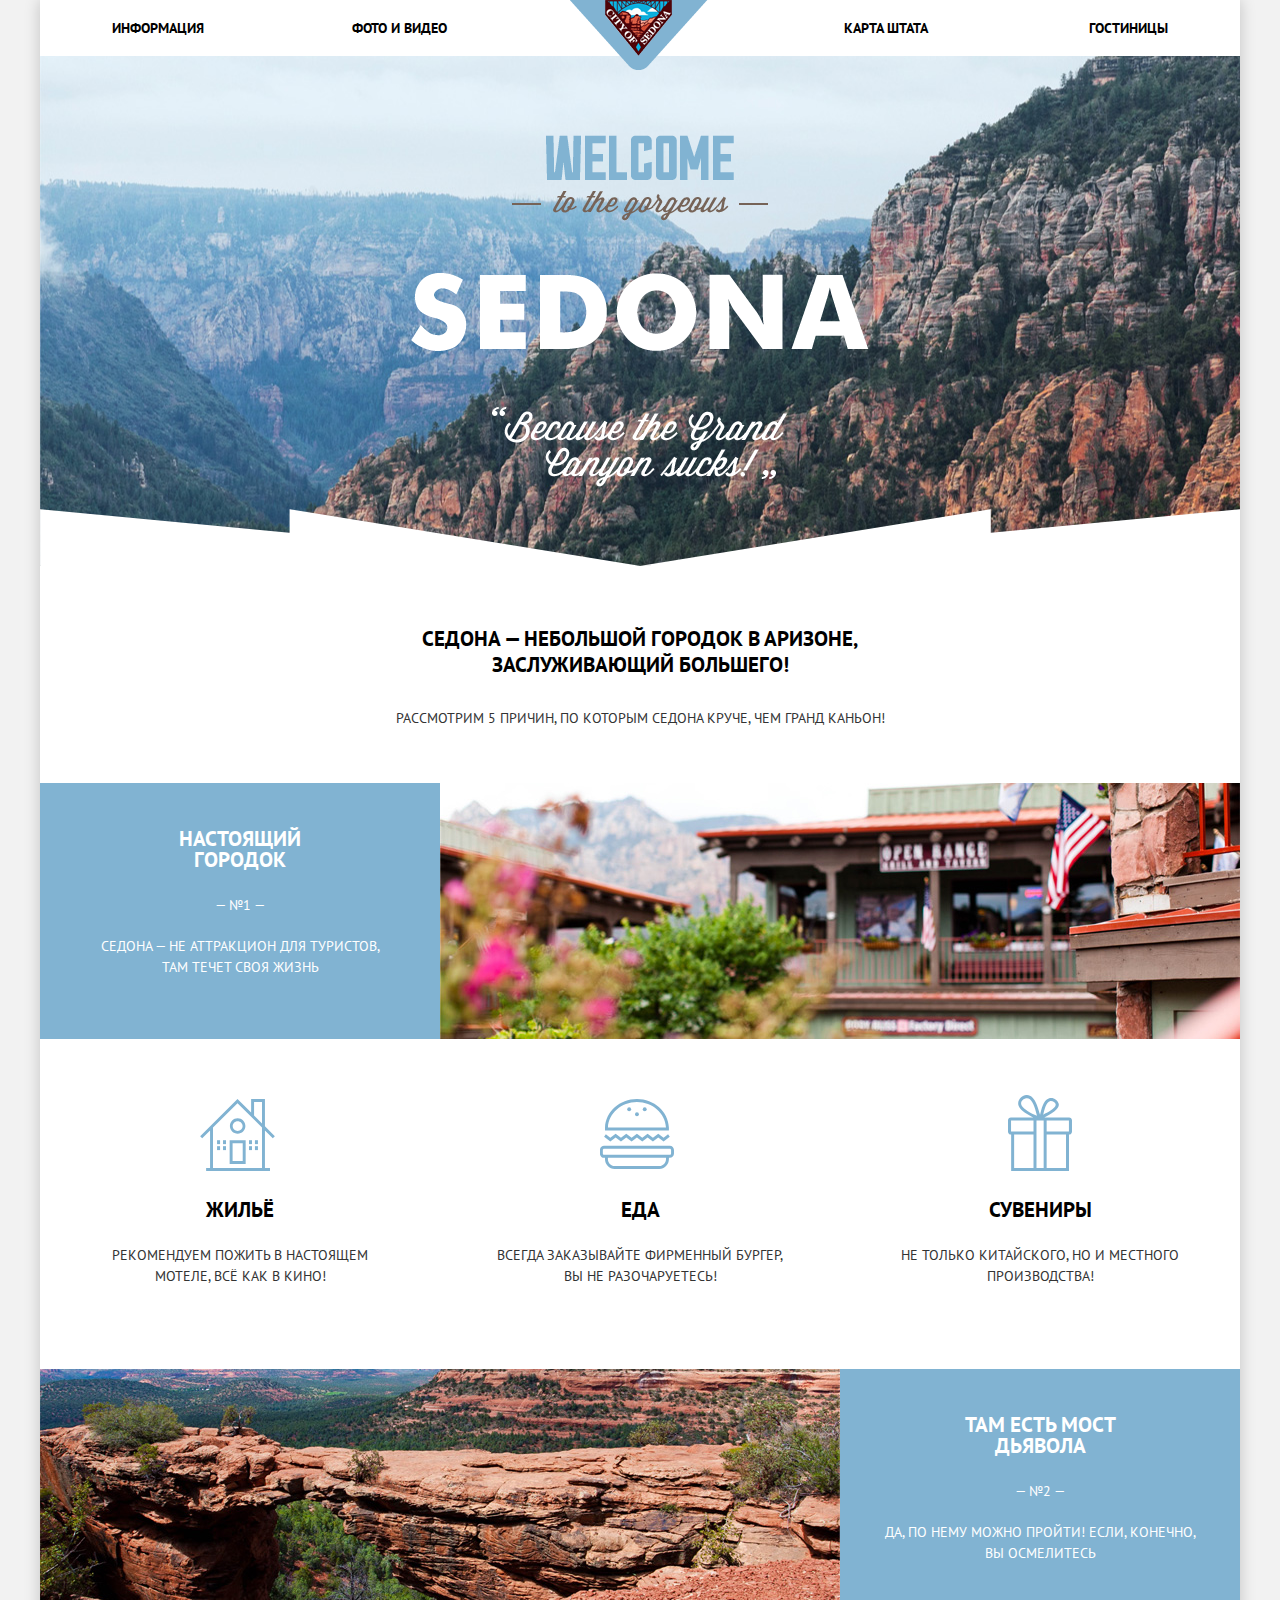
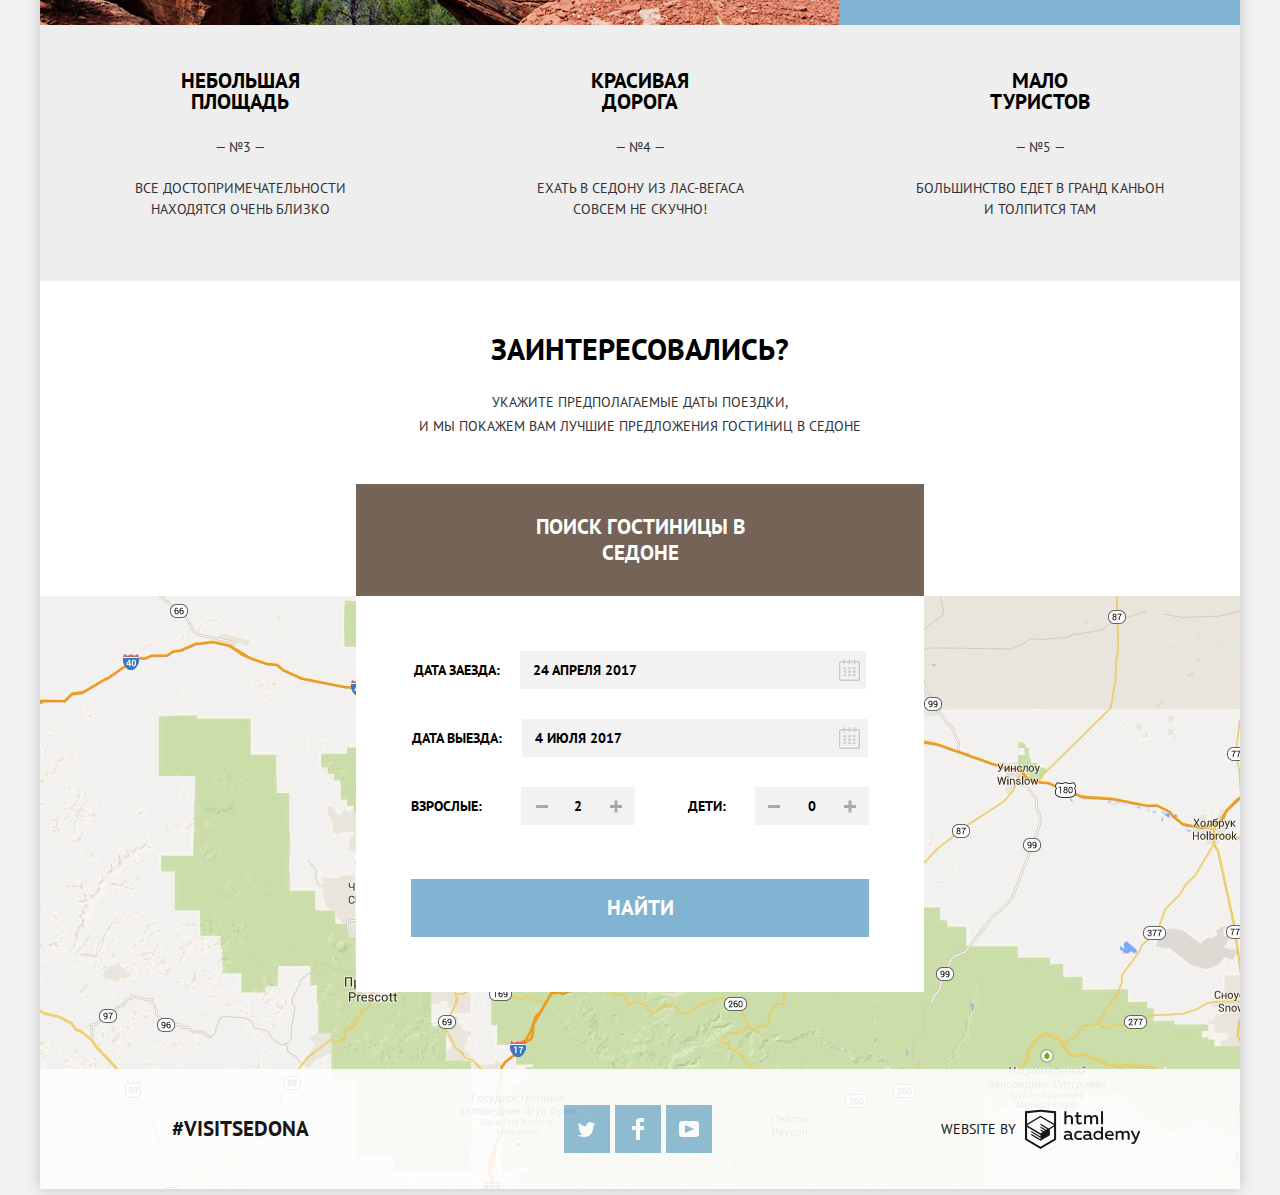
==== index.html @ 4f0571fc "подключила карту" ====
<!DOCTYPE html>
<html lang="ru">
  <head>
    <meta charset="utf-8">
    <title>HTML Academy: Седона</title>
    <link href="https://fonts.googleapis.com/css?family=PT+Sans:400,700&amp;subset=latin,cyrillic" rel="stylesheet" type="text/css">
    <link rel="stylesheet" type="text/css" href="css/style.css">
    <link href="css/normalize.css" rel="stylesheet">
  </head>
  <body>
  	<div class="wrap">
  		<header class="main-header">
  			<nav class="main-nav">
  				<ul class="nav-list">
  					<li class="nav-item"><a href="#">Информация</a></li>
  					<li class="nav-item"><a href="#">Фото и видео</a></li>
  					<li class="nav-item"><a href="#">Карта штата</a></li>
  					<li class="nav-item"><a href="catalog.html">Гостиницы</a></li>
  				</ul>
  				<div class="main-logo">
  					<img src="img/logo-header.png" width="138" height="70" alt="Логотип">
  				</div>
  			</nav>
  		</header>

  		<main class="page">
  			<section class="welcome-part">
  				<h1 class="visually-hidden">Sedona сервис по поиску жилья в городе</h1>
  				<img class="welcome-title" src="img/welcome-text.png" width="458" height="352" alt="Welcome to the gorgeous Sedona">
  			</section>
  			<section class="description-part">
  				<div class="description-text">
  					<h2 class="visually-hidden">5 преимуществ Седоны</h2>
  					<b class="highlight">Седона — небольшой городок в Аризоне,<br>заслуживающий большего!</b>
  					<p>Рассмотрим 5 причин, по которым Седона круче, чем гранд каньон!</p>
  				</div>
  			</section>
  			<section class="advantage first">
  				<div class="advantage-text">
  					<h3 class="advantage-title">Настоящий городок</h3>
  					 <span class="advantage-number">— №1 —</span>
  					<p class="advantage-description">Седона — не аттракцион для туристов, там течет своя жизнь</p>
  				</div>
  				<div class="advantage-picture">
  					<img src="img/advantage-first.jpg" width="800" height="401" alt="Фото города">
  				</div>
  			</section>
  			<div class="advantage-more">
          <ul class="advantage-list">
    				<li class="advantage-text">
    					<h3 class="advantage-title home">Жильё</h3>
    					<p class="advantage-description">Рекомендуем пожить в настоящем мотеле, всё как в кино!</p>
    				</li>
    				<li class="advantage-text">
    					<h3 class="advantage-title food">Еда</h3>
    					<p class="advantage-description">Всегда заказывайте фирменный бургер, вы не разочаруетесь!</p>
    				</li>
    				<li class="advantage-text">
    					<h3 class="advantage-title souv">Сувениры</h3>
    					<p class="advantage-description">Не только китайского, но и местного производства!</p>
    				</li>
          </ul>
  			</div>
  			<section class="advantage second">
  				<div class="advantage-text">
  					<h3 class="advantage-title">Там есть Мост дьявола</h3>
  					 <span class="advantage-number">— №2 —</span>
  					<p class="advantage-description">Да, по нему можно пройти! Если, конечно, вы осмелитесь</p>
  				</div>
  				<div class="advantage-picture">
  					<img src="img/advantage-second.jpg" width="800" height="400" alt="Мост дьявола">
  				</div>
  			</section>
  			<section class="advantage third-fifth">
  				<div class="advantage-text">
  					<h3 class="advantage-title">Небольшая площадь</h3>
  					<span class="advantage-number">— №3 —</span>
  					<p class="advantage-description">Все достопримечательности находятся очень близко</p>
  				</div>
  				<div class="advantage-text">
  					<h3 class="advantage-title">Красивая дорога</h3>
  					<span class="advantage-number">— №4 —</span>
  					<p class="advantage-description">Ехать в Седону из Лас-Вегаса совсем не скучно!</p>
  				</div>
  				<div class="advantage-text">
  					<h3 class="advantage-title">Мало туристов</h3>
  					<span class="advantage-number">— №5 —</span>
  					<p class="advantage-description">Большинство едет в Гранд Каньон и толпится там</p>
  				</div>
  			</section>
  			<section class="housing-search">
  				<h2 class="visually-hidden">Поиск гостиницы в Седоне</h2>
  				<div class="search-info">
  					<b class="search-title">Заинтересовались?</b>
  					<p class="search-text">Укажите предполагаемые даты поездки,<br> и мы покажем вам лучшие предложения гостиниц в седоне</p>
  				</div>
          <div class="search-module">
            <button class="button" type="button" name="search-button">Поиск гостиницы в седоне</button>
            <form class="search-form" action="https://echo.htmlacademy.ru" method="post">
             <p class="search-item">
               <label for="date-entry">Дата заезда:</label>
               <input id="date-entry" type="text" name="date-entry" value="24 апреля 2017">
               <span class="icon-calendar">
                 <svg version="1.1" xmlns="http://www.w3.org/2000/svg" xmlns:xlink="http://www.w3.org/1999/xlink" x="0px" y="0px"
                   width="21px" height="22px" viewBox="0 0 21 22" enable-background="new 0 0 21 22" xml:space="preserve">
                <g>
                  <path d="M19.251,2.025h-2.845V0.648c0-0.381-0.294-0.689-0.656-0.689c-0.363,0-0.656,0.308-0.656,0.689v1.377h-3.938V0.648
                    c0-0.381-0.294-0.689-0.655-0.689c-0.363,0-0.657,0.308-0.657,0.689v1.377H5.906V0.648c0-0.381-0.294-0.689-0.656-0.689
                    c-0.363,0-0.657,0.308-0.657,0.689v1.377H1.75C0.784,2.025,0,2.847,0,3.862v16.302C0,21.179,0.784,22,1.75,22h17.501
                    C20.217,22,21,21.179,21,20.164V3.862C21,2.847,20.217,2.025,19.251,2.025z M19.688,20.164c0,0.253-0.195,0.459-0.437,0.459H1.75
                    c-0.241,0-0.438-0.206-0.438-0.459V3.862c0-0.253,0.196-0.459,0.438-0.459h2.844v1.378c0,0.381,0.294,0.689,0.657,0.689
                    c0.362,0,0.656-0.308,0.656-0.689V3.403h3.938v1.378c0,0.381,0.294,0.689,0.657,0.689c0.361,0,0.655-0.308,0.655-0.689V3.403h3.938
                    v1.378c0,0.381,0.293,0.689,0.656,0.689c0.362,0,0.656-0.308,0.656-0.689V3.403h2.845c0.241,0,0.437,0.206,0.437,0.459V20.164z"/>
                  <rect x="4.594" y="8.225" width="2.625" height="2.066"/>
                  <rect x="4.594" y="11.668" width="2.625" height="2.067"/>
                  <rect x="4.594" y="15.112" width="2.625" height="2.066"/>
                  <rect x="9.188" y="15.112" width="2.625" height="2.066"/>
                  <rect x="9.188" y="11.668" width="2.625" height="2.067"/>
                  <rect x="9.188" y="8.225" width="2.625" height="2.066"/>
                  <rect x="13.781" y="15.112" width="2.625" height="2.066"/>
                  <rect x="13.781" y="11.668" width="2.625" height="2.067"/>
                  <rect x="13.781" y="8.225" width="2.625" height="2.066"/>
                </g>
                </svg>
               </span>
             </p>
             <p class="search-item">
               <label for="date-departure">Дата выезда:</label>
               <input id="date-departure" type="text" name="date-departure" value="4 июля 2017">
               <span class="icon-calendar">
                 <svg version="1.1" xmlns="http://www.w3.org/2000/svg" xmlns:xlink="http://www.w3.org/1999/xlink" x="0px" y="0px"
                   width="21px" height="22px" viewBox="0 0 21 22" enable-background="new 0 0 21 22" xml:space="preserve">
                <g>
                  <path d="M19.251,2.025h-2.845V0.648c0-0.381-0.294-0.689-0.656-0.689c-0.363,0-0.656,0.308-0.656,0.689v1.377h-3.938V0.648
                    c0-0.381-0.294-0.689-0.655-0.689c-0.363,0-0.657,0.308-0.657,0.689v1.377H5.906V0.648c0-0.381-0.294-0.689-0.656-0.689
                    c-0.363,0-0.657,0.308-0.657,0.689v1.377H1.75C0.784,2.025,0,2.847,0,3.862v16.302C0,21.179,0.784,22,1.75,22h17.501
                    C20.217,22,21,21.179,21,20.164V3.862C21,2.847,20.217,2.025,19.251,2.025z M19.688,20.164c0,0.253-0.195,0.459-0.437,0.459H1.75
                    c-0.241,0-0.438-0.206-0.438-0.459V3.862c0-0.253,0.196-0.459,0.438-0.459h2.844v1.378c0,0.381,0.294,0.689,0.657,0.689
                    c0.362,0,0.656-0.308,0.656-0.689V3.403h3.938v1.378c0,0.381,0.294,0.689,0.657,0.689c0.361,0,0.655-0.308,0.655-0.689V3.403h3.938
                    v1.378c0,0.381,0.293,0.689,0.656,0.689c0.362,0,0.656-0.308,0.656-0.689V3.403h2.845c0.241,0,0.437,0.206,0.437,0.459V20.164z"/>
                  <rect x="4.594" y="8.225" width="2.625" height="2.066"/>
                  <rect x="4.594" y="11.668" width="2.625" height="2.067"/>
                  <rect x="4.594" y="15.112" width="2.625" height="2.066"/>
                  <rect x="9.188" y="15.112" width="2.625" height="2.066"/>
                  <rect x="9.188" y="11.668" width="2.625" height="2.067"/>
                  <rect x="9.188" y="8.225" width="2.625" height="2.066"/>
                  <rect x="13.781" y="15.112" width="2.625" height="2.066"/>
                  <rect x="13.781" y="11.668" width="2.625" height="2.067"/>
                  <rect x="13.781" y="8.225" width="2.625" height="2.066"/>
                </g>
                </svg>
               </span>
             </p> 
             <div class="modal-wrap">
                <p class="search-item">
                 <label for="grownup-group">Взрослые:</label>
                 <input id="grownup-group" type="text" name="grownup" value="2">
                 <button type="button" name="minus">
                   <span class="visually-hidden">Минус</span>
                 </button>
                 <button type="button" name="plus">
                   <span class="visually-hidden">Плюс</span>
                 </button>
                </p>
                <p class="search-item">
                 <label for="children-group">Дети:</label>
                 <input id="children-group" type="text" name="children" value="0">
                 <button class="children" type="button" name="minus">
                   <span class="visually-hidden"Минус></span>
                 </button>
                 <button type="button" name="plus">
                   <span class="visually-hidden">Плюс</span>
                 </button>
                </p>
             </div>
             <a class="button highlight" href="#">Найти</a>  
            </form>
          </div>
  				<div class="search-map">
            <iframe src="https://www.google.com/maps/embed?pb=!1m18!1m12!1m3!1d940620.2691380376!2d-112.08461319941442!3d34.870605527637274!2m3!1f0!2f0!3f0!3m2!1i1024!2i768!4f13.1!3m3!1m2!1s0x872da132f942b00d%3A0x5548c523fa6c8efd!2z0KHQtdC00L7QvdCwLCDQkNGA0LjQt9C-0L3QsCA4NjMzNiwg0KHQqNCQ!5e0!3m2!1sru!2sru!4v1530355774853" width="1200" height="593" frameborder="0" style="border:0" allowfullscreen></iframe>    
          </div>
  			</section>
  		</main>

  		<footer class="main-footer index">
  			<div class="footer-hashtag highlight">#visitsedona</div>
  			<div class="footer-social">
          <a class="social icon-twitter" href="#">
            <span class="visually-hidden">Twitter</span>
  					<svg xmlns="http://www.w3.org/2000/svg" xmlns:xlink="http://www.w3.org/1999/xlink" width="17" height="15" viewBox="0 0 17 15">
              <path fill="#FFF" d="M10.95.144c1.685-.496 2.984.27 3.577 1.179.673-.231 1.331-.481 2.011-.708a2.345 2.345 0 0 1-.857 1.768c.685.17 1.304-.491 1.304-.491-.169 1-1.006 1.788-1.563 2.024-.231 6.75-3.175 11.217-10.077 11.082h-.446c-.41 0-4.164-.46-4.898-1.887 2.271.196 3.893-.422 4.693-1.177-.96-.3-2.679-.477-2.979-2.95.349.106.564.228 1.19.119C1.705 8.247.374 7.53.448 5.33c.285.328 1.067.536 1.34.472C1.085 5.561-.182 2.442.894.85c1.818 1.854 3.735 3.606 7.152 3.773C8.254 2.33 9.183.793 10.95.144z"/>
            </svg>
          </a>
  				<a class="social icon-facebook" href="#">
            <span class="visually-hidden">Facebook</span>
            <svg xmlns="http://www.w3.org/2000/svg" width="12" height="22" viewBox="0 0 12 22">
              <path fill="#FFF" d="M12 4V0H8a4 4 0 0 0-4 4v4H0v4h4v10h4V12h4V8H8V4h4z"/>
            </svg>
          </a>
  				<a class="social icon-youtube" href="#">
            <span class="visually-hidden">Youtube</span>
            <svg xmlns="http://www.w3.org/2000/svg" xmlns:xlink="http://www.w3.org/1999/xlink" width="20" height="16" viewBox="0 0 20 16">
              <path fill="#FFF" d="M17 0H3C1.35 0 0 1.35 0 3v10c0 1.65 1.35 3 3 3h14c1.65 0 3-1.35 3-3V3c0-1.65-1.35-3-3-3zM6.027 11.998V4.002L15.014 8l-8.987 3.998z"/>
            </svg>
          </a>
        </div>  
  			<div class="footer-logo">
           <span>Website by</span>
           <a href="https://htmlacademy.ru/intensive/htmlcss">
           <svg class="logo-academy" width="115" height="41" id="Layer1" data-name="Layer 1" xmlns="http://www.w3.org/2000/svg" viewBox="0 0 113 39"><title>logo_name</title><path d="M401.93,351.51a2.07,2.07,0,0,0,.58-0.11v1.4a3.41,3.41,0,0,1-1.24.22,1.75,1.75,0,0,1-1.75-1,5.08,5.08,0,0,1-3.3,1.13c-1.59,0-3.06-.87-3.06-2.68,0-2.24,2.08-2.93,3.9-2.93a11.63,11.63,0,0,1,2.28.26v-0.31c0-1.09-.8-1.86-2.3-1.86a7.79,7.79,0,0,0-3.15.67v-1.79a10.72,10.72,0,0,1,3.35-.58c2.48,0,4,1.18,4,3.83v3.14A0.57,0.57,0,0,0,401.93,351.51Zm-6.76-1.19a1.42,1.42,0,0,0,1.64,1.29,3.56,3.56,0,0,0,2.53-1V349.1a10.21,10.21,0,0,0-1.9-.22C396.34,348.89,395.17,349.23,395.17,350.33Z" transform="translate(-355.09 -323.29)" fill="#000"/><path d="M408.15,343.91a5.29,5.29,0,0,1,2.7.67v1.79a4.28,4.28,0,0,0-2.42-.73,2.89,2.89,0,1,0,0,5.76,5.26,5.26,0,0,0,2.55-.67v1.8a6.58,6.58,0,0,1-2.9.6,4.42,4.42,0,0,1-4.72-4.54A4.54,4.54,0,0,1,408.15,343.91Z" transform="translate(-355.09 -323.29)" fill="#000"/><path d="M420.93,351.51a2.07,2.07,0,0,0,.58-0.11v1.4a3.41,3.41,0,0,1-1.24.22,1.75,1.75,0,0,1-1.75-1,5.08,5.08,0,0,1-3.3,1.13c-1.59,0-3.06-.87-3.06-2.68,0-2.24,2.08-2.93,3.9-2.93a11.63,11.63,0,0,1,2.28.26v-0.31c0-1.09-.8-1.86-2.3-1.86a7.79,7.79,0,0,0-3.15.67v-1.79a10.72,10.72,0,0,1,3.35-.58c2.48,0,4,1.18,4,3.83v3.14A0.57,0.57,0,0,0,420.93,351.51Zm-6.76-1.19a1.42,1.42,0,0,0,1.64,1.29,3.56,3.56,0,0,0,2.53-1V349.1a10.21,10.21,0,0,0-1.9-.22C415.33,348.89,414.17,349.23,414.17,350.33Z" transform="translate(-355.09 -323.29)" fill="#000"/><path d="M431.76,340.14V352.9H430v-1.39a4.07,4.07,0,0,1-3.35,1.62,4.62,4.62,0,0,1,0-9.22,4,4,0,0,1,3.15,1.37v-5.14h2ZM427,345.62a2.9,2.9,0,0,0,0,5.8,3,3,0,0,0,2.79-1.84v-2.13A3.06,3.06,0,0,0,427,345.62Z" transform="translate(-355.09 -323.29)" fill="#000"/><path d="M438.08,343.91c3.48,0,4.68,2.81,4.12,5.34h-6.58c0.22,1.57,1.75,2.22,3.35,2.22a6.41,6.41,0,0,0,2.77-.62v1.68a7.5,7.5,0,0,1-3.14.6c-2.68,0-5-1.53-5-4.61A4.39,4.39,0,0,1,438.08,343.91Zm0.09,1.62a2.39,2.39,0,0,0-2.57,2.26h4.85A2.06,2.06,0,0,0,438.17,345.53Z" transform="translate(-355.09 -323.29)" fill="#000"/><path d="M444.19,352.9v-8.75h1.73v1.09a4,4,0,0,1,2.92-1.33,3,3,0,0,1,2.73,1.4,4.33,4.33,0,0,1,3.06-1.4,3.21,3.21,0,0,1,3.32,3.52v5.47h-2v-5.41a1.67,1.67,0,0,0-1.73-1.84,2.94,2.94,0,0,0-2.17,1.18c0,0.2,0,.4,0,0.6v5.47h-2v-5.41a1.67,1.67,0,0,0-1.73-1.84,3.11,3.11,0,0,0-2.32,1.35v5.91h-2Z" transform="translate(-355.09 -323.29)" fill="#000"/><path d="M466.56,344.15h2l-4.1,9.93c-0.95,2.28-2.19,3-3.52,3a5,5,0,0,1-1.15-.15v-1.66a3,3,0,0,0,.89.13c0.95,0,1.66-.67,2.17-2l0.18-.44-4.16-8.82H461l3,6.6Z" transform="translate(-355.09 -323.29)" fill="#000"/><path d="M395.75,324.82v5a4,4,0,0,1,2.83-1.2,3.41,3.41,0,0,1,3.61,3.57v5.41h-2v-5.16a1.9,1.9,0,0,0-2-2.1,3.08,3.08,0,0,0-2.44,1.46v5.8h-2V324.82h2Z" transform="translate(-355.09 -323.29)" fill="#000"/><path d="M407.52,325.71v3.12h3.17v1.71h-3.17v4c0,1.15.53,1.53,1.66,1.53a4.71,4.71,0,0,0,1.77-.35v1.68a7.14,7.14,0,0,1-2.35.38,2.68,2.68,0,0,1-3-2.88v-4.38H404v-1.71h1.57v-2.64Z" transform="translate(-355.09 -323.29)" fill="#000"/><path d="M413.19,337.58v-8.75h1.73v1.09a4,4,0,0,1,2.92-1.33,3,3,0,0,1,2.73,1.4,4.33,4.33,0,0,1,3.06-1.4,3.21,3.21,0,0,1,3.32,3.52v5.47h-2v-5.41a1.67,1.67,0,0,0-1.73-1.84,2.94,2.94,0,0,0-2.17,1.18c0,0.2,0,.4,0,0.6v5.47h-2v-5.41a1.67,1.67,0,0,0-1.73-1.84,3.11,3.11,0,0,0-2.32,1.35v5.91h-2Z" transform="translate(-355.09 -323.29)" fill="#000"/><rect x="74.72" y="1.52" width="1.95" height="12.76" fill="#000"/><path d="M370.53,323.31l-0.16,0-15.28,1.6v28L370.37,362l15.28-9.09v-28Zm13.12,28.45-13.28,7.9-13.28-7.9V340.28l13.22,7.87,0,1.43-9.07-5.4v1.38l9.11,5.47,0,1.46-9.1-5.42v1.38l9.11,5.47h0l9.19-5.5v-1.39h0v-4.52l4.1-2.45v11.67Zm0-13.16L380,340.74h0l-1.68,1-8-4.76v1.38l6.84,4.07-0.06,0-0.15.09-1,.57-5.64-3.36v1.38l4.45,2.65-1.05.7,0,0-3.36-2v1.38l2.21,1.3-2.25,1.35-13.16-7.82,13.17-7.92h0Zm0-1.39-13.35-7.87h0l-13.2,7.86v-10.5l13.28-1.39,13.28,1.39v10.51Z" transform="translate(-355.09 -323.29)" fill="#000"/>
           </svg>
          </a>
  			</div>
  		</footer>
  	</div>
  </body>
</html>
---- css/style.css ----
/* pt-sans-regular - latin_cyrillic */
@font-face {
	font-family: 'PT Sans';
	font-style: normal;
	font-weight: 400;
	src: local('PT Sans'), local('PTSans-Regular'),
       url('../fonts/pt-sans-v9-latin_cyrillic-regular.woff2') format('woff2'), /* Chrome 26+, Opera 23+, Firefox 39+ */
       url('../fonts/pt-sans-v9-latin_cyrillic-regular.woff') format('woff'); /* Chrome 6+, Firefox 3.6+, IE 9+, Safari 5.1+ */
}
/* pt-sans-700 - latin_cyrillic */
@font-face {
	font-family: 'PT Sans';
	font-style: normal;
	font-weight: 700;
	src: local('PT Sans Bold'), local('PTSans-Bold'),
       url('../fonts/pt-sans-v9-latin_cyrillic-700.woff2') format('woff2'), /* Chrome 26+, Opera 23+, Firefox 39+ */
       url('../fonts/pt-sans-v9-latin_cyrillic-700.woff') format('woff'); /* Chrome 6+, Firefox 3.6+, IE 9+, Safari 5.1+ */
}

body {
	position: relative;
	margin: 0;
	padding: 0;

	font-family: 'PT Sans','Open Sans', sans-serif;
	font-size: 14px;
	font-weight: 400;
	line-height: 21px;
	color: #333333;
	text-transform: uppercase;
	text-align: center;

	background-color: #f2f2f2;
}

.visually-hidden:not(:focus):not(:active),
input[type="checkbox"].visually-hidden,
input[type="radio"].visually-hidden {
  position: absolute;

  width: 1px;
  height: 1px;
  margin: -1px;
  border: 0;
  padding: 0;

  white-space: nowrap;

  clip-path: inset(100%);
  clip: rect(0 0 0 0);
  overflow: hidden;
}


a {
    text-decoration: none;
}

img {
  max-width: 100%;
  height: auto;
}

.nav-list,
.advantage-list,
.characteristic-list,
.toggle-list {
	list-style: none;
	margin: 0;
	padding: 0;
}

.main-nav {
   position: relative;
   width: 1200px;
   box-sizing: border-box;
   min-height: 56px;
   line-height: 26px;
   padding: 15px 72px;
   font-weight: 700;
   color: #000000;

  background-color: #ffffff;
}

.nav-list {
	display: flex;
	flex-wrap: wrap;
}

.nav-item {
	width: 240px;
	text-align: left;
}

.nav-item:nth-child(3) {
	margin-left: auto;
}

.nav-item:nth-child(3),
.nav-item:nth-child(4) {
	text-align: right;
}

.main-logo {
	position: absolute;
	top: 0;
	left: 530px;
	width: 138px;
	height: 70px;
}

.nav-list a,
.info-more a {
	color: #000000;
}

.nav-list a:hover,
.info-more a:hover {
	color: #81b3d2;
}

.nav-list a:active,
.info-more a:active {
	color: rgba(0, 0, 0, 0.3); 
}

a.active-url {
	color: #766357;
}

.wrap{
	min-width: 768px;
	max-width: 1200px;
    margin: 0 auto;
    padding: 0;
    box-shadow: 0 0 15px 0 rgba(0, 1, 1, 0.2);
    
    background-color: #ffffff;
}

.welcome-part {
	display: flex;
	justify-content: center;
	align-items: center;
	width: 1200px;
	min-height: 510px;
	margin-bottom: 60px;

	background-image: 
				url("../img/background-shape.png"),
				url("../img/background-photo.jpg");
	background-repeat:
				no-repeat, no-repeat;
	background-size: 
				100% 57px, auto;
	background-position: 
				center bottom, 0 20%;			
	background-color: #40799f;
}

.description-part {
	display: flex;
	width: 1200px;
	justify-content: center;
	margin-bottom: 40px;
}

.description-part p {
	margin-top: 30px;
}

.highlight {
	font-size: 21px;
	font-weight: 700;
	line-height: 26px;
	color: #000000;
}

.advantage,
.advantage-list {
	display: flex;
	flex-wrap: wrap;
	width: 1200px;
	min-height: 256px;
	box-sizing: border-box;
}

.advantage-text {
	width: 400px;
	min-height: 256px;
	padding: 45px 50px;
	box-sizing: border-box;
}

.advantage-title {
	width: 151px;
	margin: 0 auto 25px auto;
	font-size: 21px;
	font-weight: 700;
	line-height: 21px;
	color: #000000;
}

.advantage-picture {
	display: flex;
	align-items: center;
	width: 800px;
	height: 256px;
	overflow: hidden;
}

.second .advantage-text {
	order: 2;
	padding: 45px 40px;
}

.third-fifth .advantage-text {
	padding: 45px 70.5px;
}

.first .advantage-text,
.second .advantage-text {
	color: #ffffff;

	background-color: #81b3d2;
}

.advantage-description {
	margin-top: 20px;
}

.first .advantage-title,
.second .advantage-title {
	color: #ffffff;
}

.advantage.third-fifth {
	background-color: #eeeeee;
}

li.advantage-text {
	position: relative;
	min-height: 330px;
	padding: 160px 50px 65px;
}

li.advantage-text::before {
	content: "";
	position: absolute;
	top: 60px;
	left: 40%;
	width: 76px;
	height: 76px;
	
	background-repeat: no-repeat;
}

li.advantage-text:first-child::before {
	background-image: url("../img/icon-house.svg");
}

li.advantage-text:nth-child(2)::before {
	background-image: url("../img/icon-food.svg");
}

li.advantage-text:last-child::before  {
	top: 56px;
	left: 42%;
	background-image: url("../img/icon-souvenir.svg");
}

.search-module {
	width: 568px;

	background-color: #ffffff;
}
.housing-search {
	position: relative;
	display: flex;
	flex-direction: column;
	align-items: center;
	width: 1200px;
	min-height: 240px;
	padding-top: 50px;
}

.search-text {
	line-height: 24px;
	margin-top: 23px;
	margin-bottom: 46px;
}
.search-title  {
	font-size: 30px;
	font-weight: 700;
	line-height: 36px;
	color: #000000;
}

.search-form {
	position: absolute;
	width: 568px;
	min-height: 395px;
	padding: 55px;
	background-color: #ffffff;
	box-sizing: border-box;
}

.button {
	display: inline-block;
	vertical-align: middle;
	color: #ffffff;
	text-transform: uppercase;
	padding: 3px 17px;
	border: none;
}

.search-module button[name="search-button"] {
	font-size: 21px;
	font-weight: 700;
	line-height: 26px;
	padding: 30px 139px;
	
	background-color: #766357;
	border: none;
}

.search-module button[name="search-button"]:hover,
a.btn.book:hover {
	background-color: #604e43;
}

.search-module button[name="search-button"]:active,
a.btn.book:active {
	color: rgba(255, 255, 255, 0.3);
	background-color: #503e33;
}

.search-item {
	margin-top: 0;
	margin-bottom: 30px;
	position: relative;
	box-sizing: border-box;
}

.search-form label {
	margin-right: 16px;
}

.search-form label,
.search-form input {
	color: #000000;
	font-size: 14px;
	font-weight: 700;
	line-height: 26px;
}

.search-form input[name="date-entry"],
.search-form input[name="date-departure"] {
	width: 346px;
	height: 38px;
	padding: 6px 13px; 
	color: #000000;
	text-transform: uppercase;
	text-align: left;

	background-color: #f2f2f2;
	box-sizing: border-box;
	border: none;
}

.search-form input[name="date-entry"]:hover,
.search-form input[name="date-departure"]:hover {
	background-color: #ebebeb;
}

.search-form input[name="date-entry"]:active,
.search-form input[name="date-departure"]:active {
	background-color: transparent;
	border: 2px solid #e5e5e5;
}

.icon-calendar svg {
	position: absolute;
	top: 22%;
	right: 2%;
	width: 21px;
	height: 22px;
	fill: #cacaca;
}

.icon-calendar:hover path,
.icon-calendar:hover rect,
.toggle-up:hover polygon{
	fill: #000000;
}

.icon-calendar:active path,
.icon-calendar:active rect,
.toggle-up:active polygon{
	fill: #81b3d2;
}

.modal-wrap {
	display: flex;
	justify-content: space-between;
	flex-wrap: wrap;
	margin-bottom: 54px;
}

.modal-wrap .search-item {
	margin-bottom: 0;
}

label[for="grownup-group"] {
	margin-right: 35px;
}

label[for="children-group"] {
	margin-right: 25px;
}

input[id="grownup-group"],
input[id="children-group"] {
	position: relative;
	width: 114px;
	height: 38px;
	padding: 6px 14px;
	text-align: center;
	background-color: #f2f2f2;
	border: none;
	box-sizing: border-box;
}

button[name="plus"],
button[name="minus"] {
	position: absolute;
	bottom: 0;
	width: 38px;
	height: 38px;
	background-color: transparent;
	border: none;
}

button[name="plus"] {
	right: 0%;
	top: 5%;
}

button[name="minus"] {
	left: 50%;
}

button[name="minus"].children {
	left: 37%;
}

button[name="minus"]::before,
button[name="plus"]::before,
button[name="plus"]::after {
	content: "";
	display: block;
	width: 12px;
	height: 3px;
	margin: 0 auto;
	background-color: #a9a9a9;
}

button[name="plus"]::after {
    transform: rotate(90deg) translate(-3px);
}

button[name="minus"]:hover::before,
button[name="plus"]:hover::before,
button[name="plus"]:hover::after {
	background-color: #000000;
}

button[name="minus"]:active::before,
button[name="plus"]:active::before,
button[name="plus"]:active::after {
	background-color: #81b3d2;
}

a.button.highlight{
	width: 458px;
	height: 58px;
	padding: 16px; 
	color: #ffffff;
	
	box-sizing: border-box;
}

a.button.highlight:hover,
a.button:hover {
	background-color: #669ec0;
}

a.button.highlight:active,
a.button:active {
	color: rgba(255, 255, 255, 0.3);

	background-color: #5496bd;
}

.search-map {
	width: 1200px;
	height: 593px;

	background-color: #cbdda9;
	background-image: url("../img/map.jpg");
	background-repeat: no-repeat;
	background-position: 50% 100%;
}


.filters {
	width: 1200px;
	min-height: 217px;
	color: #ffffff;
	padding: 27px 72px; 

	background-color: #44719a;
	background-image: url("../img/filter-background.jpg");
	background-repeat: no-repeat;
	background-position: top;
	box-sizing: border-box;
}

.filter-selection {
	display: flex;
	width: 1056px;
}

.filter-selection fieldset {
	display: flex;
	flex-direction: column;
	align-items: flex-start;
	margin: 0;
	padding: 0;
	width: 255px;
	text-align: left;
 	border: none;
}

fieldset.filters-cost {
	margin-left: auto;
	width: 330px;
}

.infrastructure legend,
.type-house  legend,
.filters-cost legend {
	font-size: 16px;
	font-weight: 700;
	margin-bottom: 25px;
}

.filters-cost legend {
	margin-left: 14px;
	margin-bottom: 10px;
	
}

.filters-wrap {
	position: relative;
	margin-bottom: 25px;

	box-sizing: border-box;
}

.filters-wrap:last-child {
	margin-bottom: 0;
}

.infrastructure label,
.type-house label {
	padding-left: 40px;
	cursor: pointer;
}

.filters-wrap input[ type="checkbox"] + label::before {
	content: "";
	position: absolute;
	left: 0;
	width: 23px;
	height: 23px;

	background-image: url("../img/checkbox-off.svg");
	background-repeat: no-repeat;
}

.filters-wrap input[ type="checkbox"]:checked + label::before {
	content: "";
	position: absolute;
	left: 0;
	width: 27px;
	height: 23px;

	background-image: url("../img/checkbox-on.svg");
	background-repeat: no-repeat;
}

.filters-wrap input[ type="checkbox"]:focus + label::before {
	outline: thin dotted;
	outline: 5px auto -webkit-focus-ring-color;
}

.filters-wrap input[ type="checkbox"]:disabled + label::before {
	opacity: 0.3;
}


.price-controls {
	position: relative;
    height: 33px;
    margin-bottom: 20px;
    margin-left: 14px;

    font-size: 0;

    border: 2px solid #ffffff;
    border-radius: 2px;
}

.price-controls::after {
    content: "";
    position: absolute;
    top: 50%;
    left: 50%;

    width: 2px;
    height: 22px;

    background: #ffffff;
    transform: translate(-50%, -50%);
}

.price-controls label {
    display: inline-block;

    font-size: 14px;
    line-height: 30px;
    vertical-align: top;

    cursor: pointer;
}

.price-controls .min-price,
.price-controls .max-price {
    width: 90px;
    padding-left: 60px;
}

.price-controls input {
    width: 50px;
    margin: 0;

    color: inherit;
    font: inherit;

    background: none;
    border: none;
}

.range-controls {
    position: relative;

    margin-bottom: 32px;
    margin-left: 14px;
}

.range-controls .scale {
    height: 2px;

    background: rgba(255, 255, 255, 0.3);
}

.range-controls .bar {
    width: 80%;
    height: 2px;

    background: #ffffff;
}

.range-toggle {
    position: absolute;
    top: -9px;

    width: 4px;
    height: 4px;

    background: #ababab;
    border: 8px solid #ffffff;
    border-radius: 50%;
    box-shadow: 0 2px 1px 0 rgba(0, 1, 1, 0.2);
    cursor: pointer
}

.range-toggle:hover {
    background: #1c4f80;
}

.range-toggle-min {
    left: 0;
}

.range-toggle-max {
    left: 80%;
}

button.button.filter {
	display: block;
    margin: 0 auto;
    padding: 6px 35px 8px;

	border: 2px solid #ffffff;
	background-color: transparent;
	border-radius: 2px;
    cursor: pointer;
}

button.button.filter:hover {
    color: #000000;

    background-color: #ffffff;
}

.search-parameter {
	display: flex;
	align-items: baseline; 
	width: 1200px;
	min-height: 90px;
	padding: 28px 72px 15px;

	font-size: 12px;
	line-height: 18px;
	box-sizing: border-box;
	border-bottom: 1px solid #e5e5e5;
	background-color: #fefefe;
}

.search-parameter .found {
	width: 165px;
	text-align: left;
}

.search-characteristic{
	display: flex;
	width: 895px;
}

.search-characteristic span {
	font-size: 12px;
	line-height: 18px;
	padding-right: 40px;
}

.characteristic-list {
	display: flex;
	justify-content: space-between;
	width: 240px;
} 

ul.characteristic-list a {
	color: rgba(0, 0, 0, 0.3);
	font-size: 12px;
	line-height: 18px;
	text-decoration: none;
}

.characteristic-item a {
	border-bottom: 1px dashed #81b3d2;
}

.characteristic-item a:hover {
	color: #81b3d2;
}

.characteristic-item a:active {
	color: #000000;
	border: none;
}

.characteristic-item a.active-current {
	color: #81b3d2;
	border: none;
}

.toggle-list {
	width: 35px;
	margin-left: auto;
}

.toggle-list li {
	position: relative;
	box-sizing: border-box;
}

a.toggle-up {
	position: absolute;
	top: 2px;
    left: 0px;
    width: 10px;
	height: 11px;
}

a.toggle-down.current {
	position: absolute;
	top: 0px;
    right: 0px;
	width: 10px;
	height: 11px;
}

.results {
	width: 1200px;
	background-color: #fefefe;	
}

.results-item {
	display: flex;
	width: 1200px;
	min-height: 150px;
	padding: 25px 72px; 
	text-align: left;
	box-sizing: border-box;
	border-bottom: 1px solid #e5e5e5;
}

.results-image {
	width: 165px;
}

.results-image img {
	width: 135px;
	height: 90px;
}

.results-info {
	display: flex;
	flex-direction: column;
	flex-wrap: wrap;
	width: 365px;
}

h3.info-more {
	margin-top: 0;
	margin-bottom: 3px;
}

.about-hotel {
	display: flex;
}

.about-hotel span {
	margin-bottom: 15px;
}

.wrap-more,
.wrap-book {
	display: flex;
	flex-direction: column;
	margin-right: 6px;
}

.results-rating {
	display: flex;
	flex-direction: column;
	align-items: flex-end;
	justify-content: space-between;
	margin-left: auto;
	width: 240px;
}

.rating-stars {
	display: flex;
	flex-wrap: wrap;
}

.stars-icon {
	width: 18px;
	height: 17px;
	margin-left: 5px;

	background-image: url("../img/star.svg");
	background-repeat: no-repeat;
}

a.button {
	color: #ffffff;
	font-weight: 700;
	background-color: #81b3d2;
	text-decoration: none;
}

a.button.book {
	background-color: #766357;
}

.rating-total {
	margin-bottom: 10px;
}

.rating-total span {
	padding: 3px 14px;
	color: #666666;
	background-color: #f2f2f2;
}

.main-footer {
	display: flex;
	flex-wrap: wrap;
	padding: 36px 0;
	width: 1200px;
	background-color: #fefefe;
	box-sizing: border-box;
}

.main-footer.index {
	position: absolute;
	bottom: 0;

	opacity: 0.9;
}

.main-footer div {
	display: flex;
	justify-content: center;
	align-items: center;
	width: 400px;
}

.footer-logo span {
	margin-right: 9px;
	color: #000000;
	line-height: 21px;
	text-decoration: none;
}

.footer-logo a {
	width: 115px;
	height: 41px;
}

a.social {
	display: flex;
	align-items: center;
	justify-content: center;
	margin-right: 5px;
	width: 46px;
	height: 48px;

	background-color: #89b8d5;
}

a.social:hover {
	background-color: #669ec0;
}

a.social:active,
a.social:active path { 
 	fill: #88b6d1;
	background-color: #5496bd;
}

.logo-academy:hover path,
.logo-academy:hover rect {
	fill: #88b6d1;
}

.logo-academy:active path,
.logo-academy:active rect {
	fill: #bdbbbc;
}
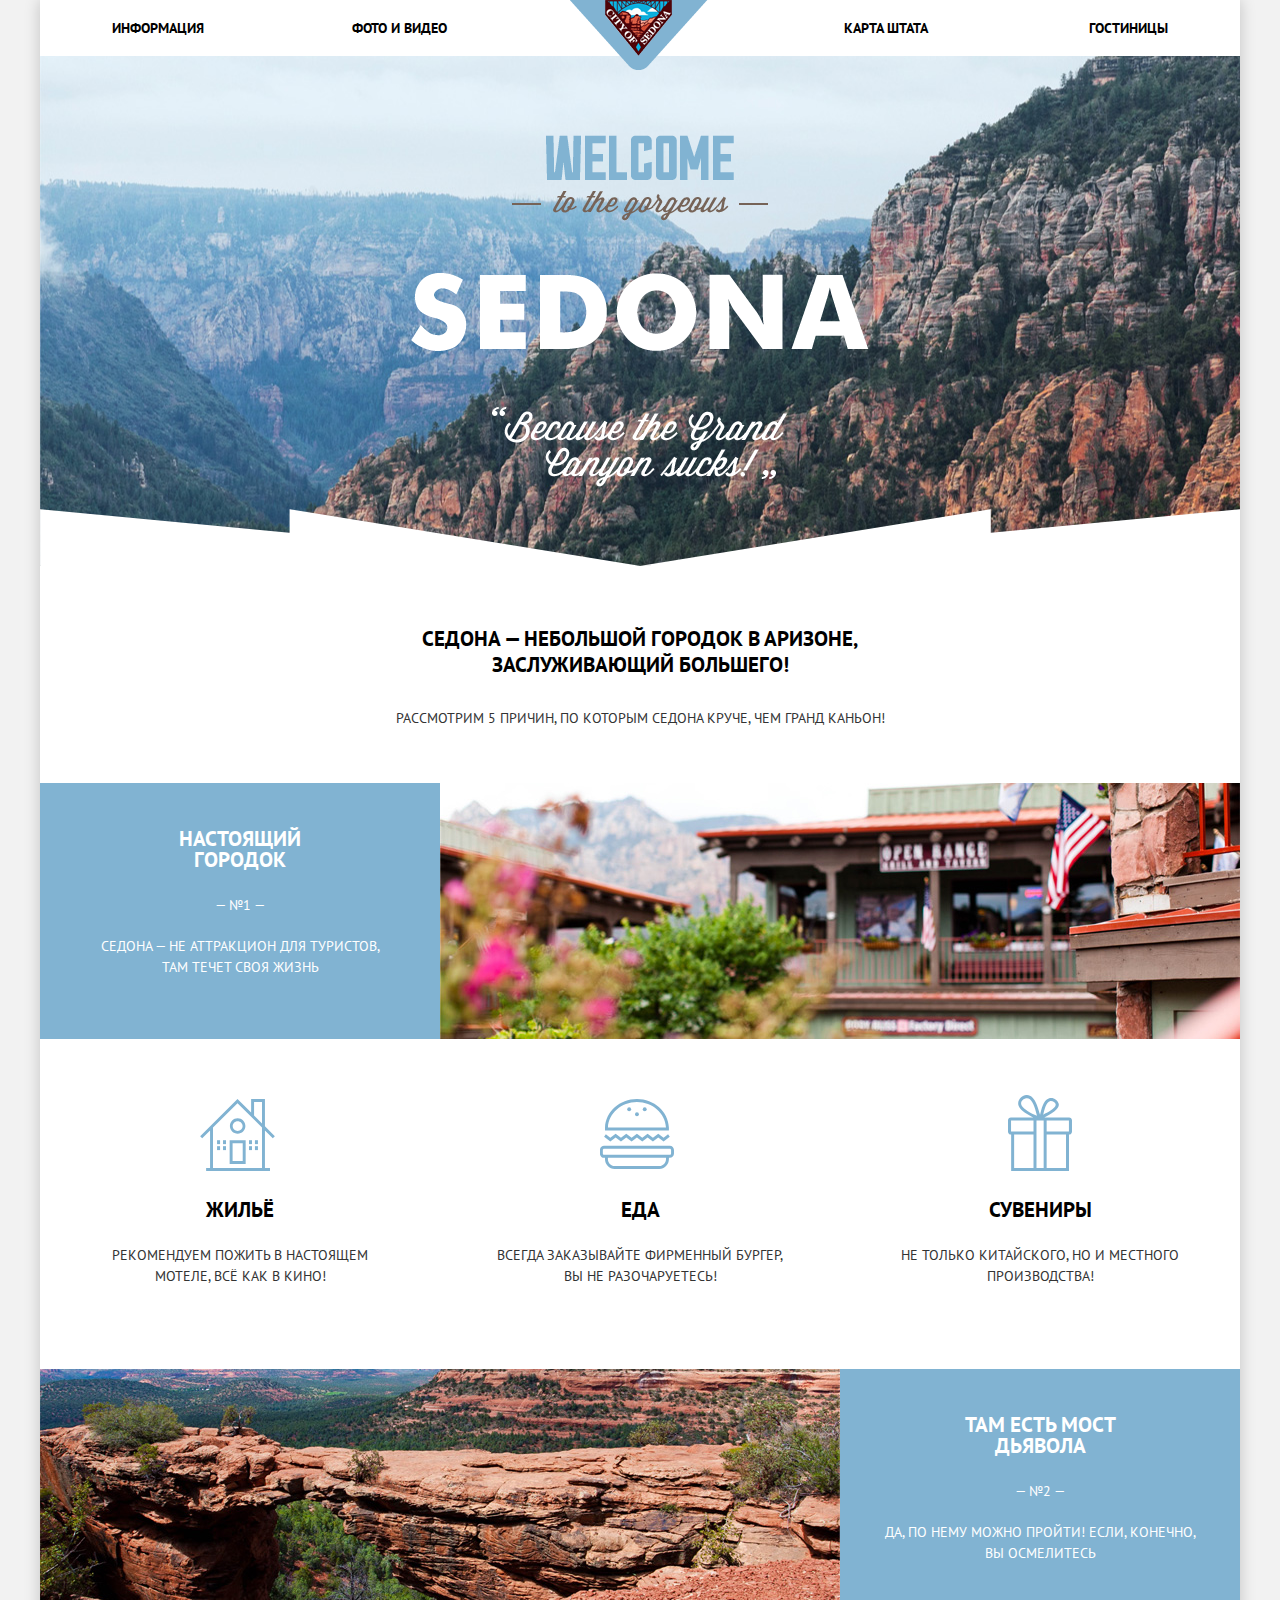
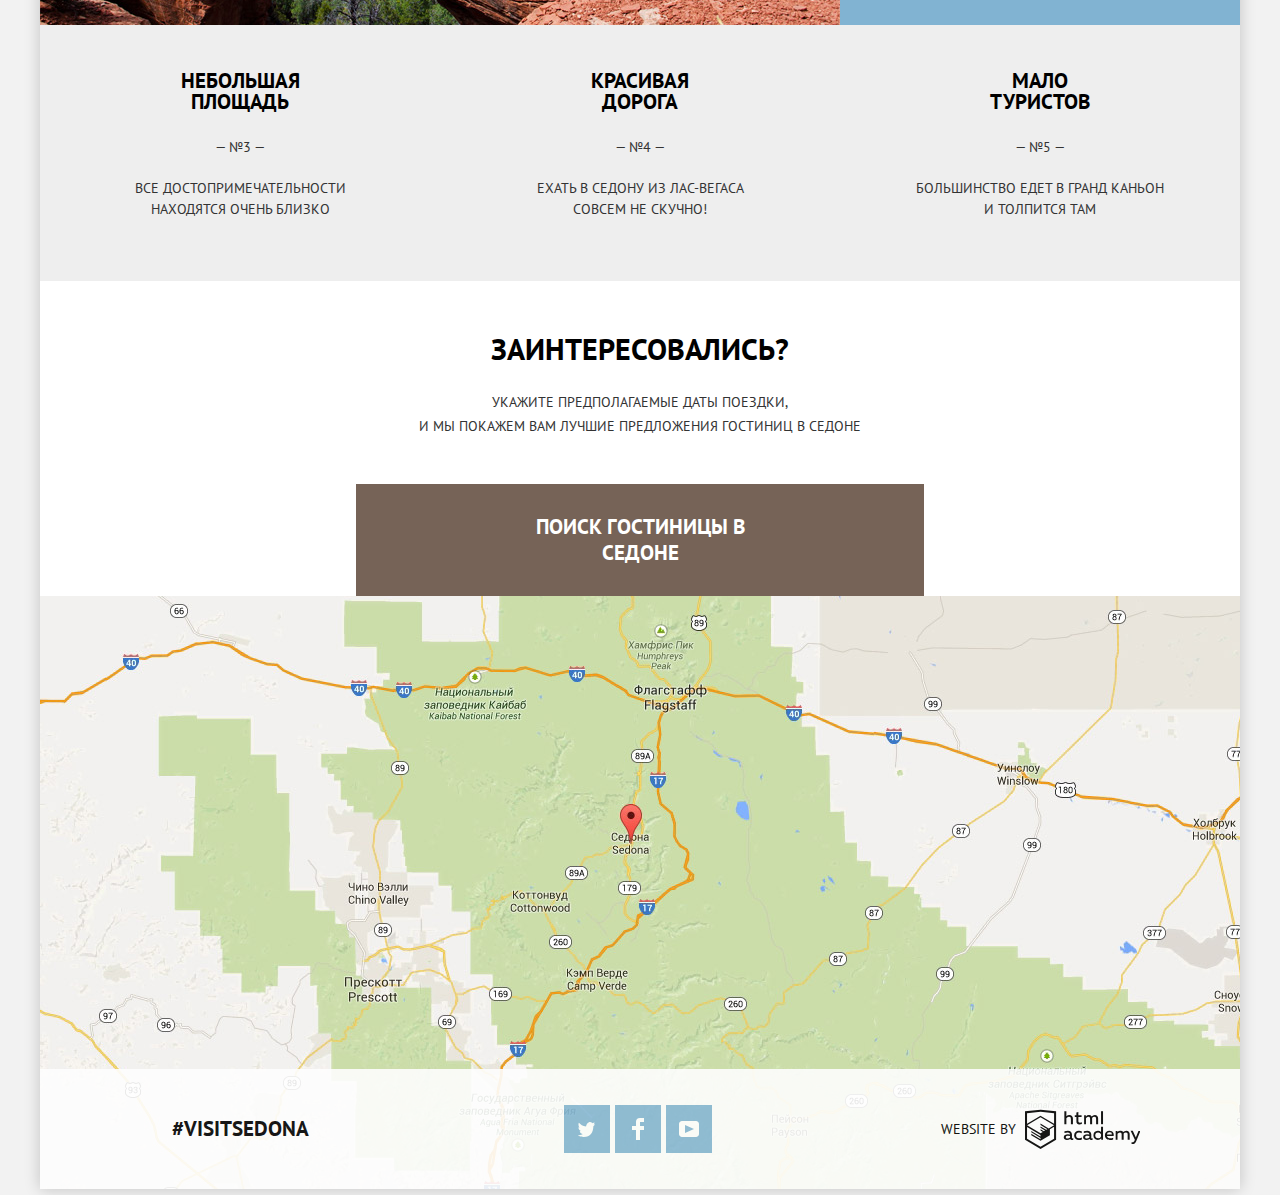
==== commit 5e851652: "добавила настройки для карты, настроила открытие и закрытие формы" ====
--- a/index.html
+++ b/index.html
@@ -95,7 +95,7 @@
   					<p class="search-text">Укажите предполагаемые даты поездки,<br> и мы покажем вам лучшие предложения гостиниц в седоне</p>
   				</div>
           <div class="search-module">
-            <button class="button" type="button" name="search-button">Поиск гостиницы в седоне</button>
+            <button class="button search" type="button" name="search-button">Поиск гостиницы в седоне</button>
             <form class="search-form" action="https://echo.htmlacademy.ru" method="post">
              <p class="search-item">
                <label for="date-entry">Дата заезда:</label>
@@ -177,7 +177,8 @@
             </form>
           </div>
   				<div class="search-map">
-            <iframe src="https://www.google.com/maps/embed?pb=!1m18!1m12!1m3!1d940620.2691380376!2d-112.08461319941442!3d34.870605527637274!2m3!1f0!2f0!3f0!3m2!1i1024!2i768!4f13.1!3m3!1m2!1s0x872da132f942b00d%3A0x5548c523fa6c8efd!2z0KHQtdC00L7QvdCwLCDQkNGA0LjQt9C-0L3QsCA4NjMzNiwg0KHQqNCQ!5e0!3m2!1sru!2sru!4v1530355774853" width="1200" height="593" frameborder="0" style="border:0" allowfullscreen></iframe>    
+            <iframe src="https://www.google.com/maps/embed?pb=!1m18!1m12!1m3!1d940620.2691380376!2d-112.08461319941442!3d34.870605527637274!2m3!1f0!2f0!3f0!3m2!1i1024!2i768!4f13.1!3m3!1m2!1s0x872da132f942b00d%3A0x5548c523fa6c8efd!2z0KHQtdC00L7QvdCwLCDQkNGA0LjQt9C-0L3QsCA4NjMzNiwg0KHQqNCQ!5e0!3m2!1sru!2sru!4v1530355774853" width="1200" height="593" allowfullscreen>
+            </iframe>    
           </div>
   			</section>
   		</main>
@@ -212,6 +213,7 @@
           </a>
   			</div>
   		</footer>
+      <script src="js/script.js"></script>
   	</div>
   </body>
-</html>
+</html>--- a/css/style.css
+++ b/css/style.css
@@ -271,6 +271,8 @@
 }
 
 .search-module {
+	position: relative;
+	z-index: 3;
 	width: 568px;
 
 	background-color: #ffffff;
@@ -298,12 +300,17 @@
 }
 
 .search-form {
+	display: none;
 	position: absolute;
 	width: 568px;
 	min-height: 395px;
 	padding: 55px;
 	background-color: #ffffff;
 	box-sizing: border-box;
+}
+
+.form-show {
+  display: block;
 }
 
 .button {
@@ -513,6 +520,12 @@
 	background-position: 50% 100%;
 }
 
+.search-map iframe {
+  position: relative;
+  z-index: 1;
+
+  border: none;
+}
 
 .filters {
 	width: 1200px;
@@ -919,6 +932,7 @@
 
 .main-footer.index {
 	position: absolute;
+	z-index: 2;
 	bottom: 0;
 
 	opacity: 0.9;
